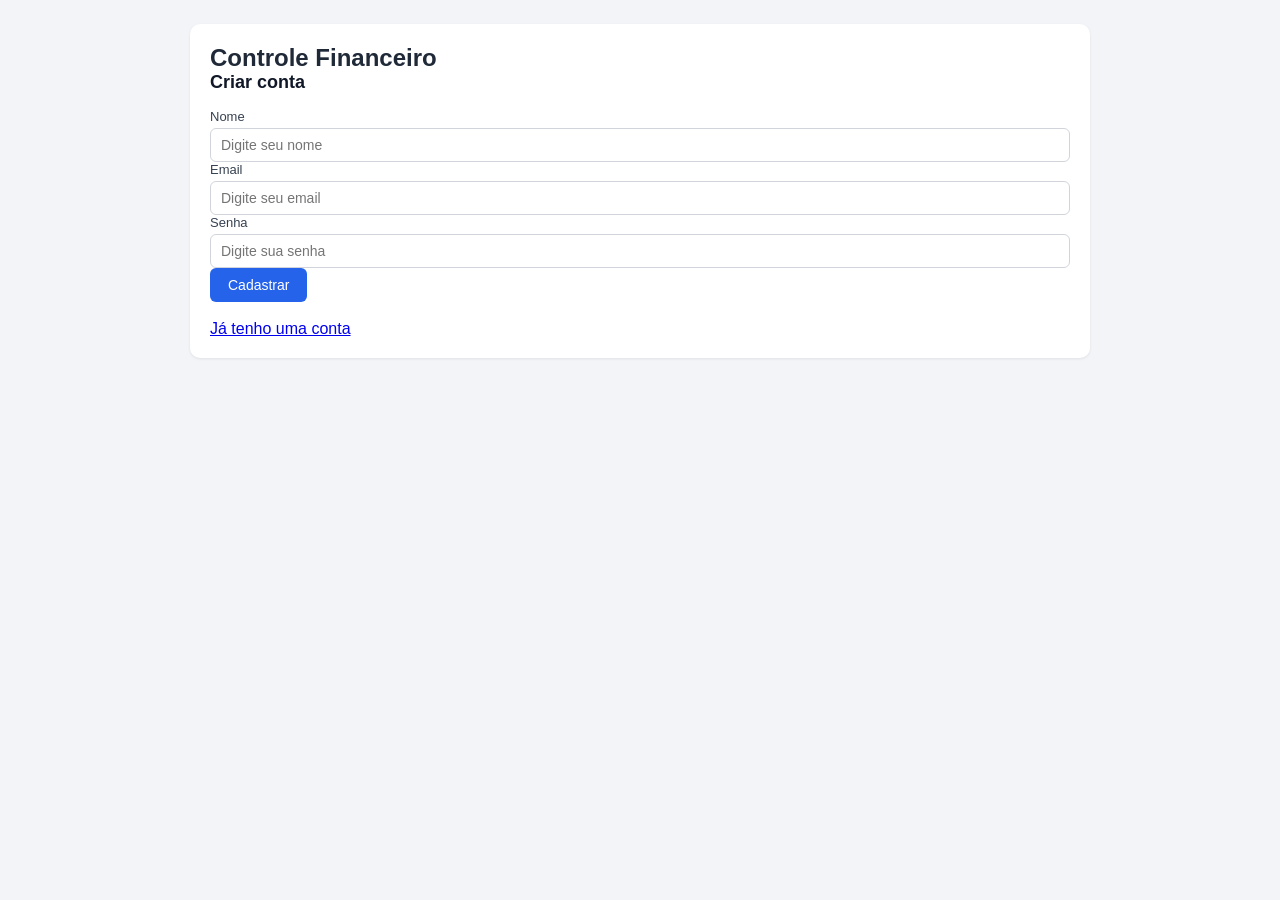
==== src/main/resources/static/cadastro.html @ ffc293d5 "Aplicacao" ====
<!DOCTYPE html>
<html lang="pt-br">

<head>
    <meta charset="UTF-8">
    <title>Cadastro - Controle Financeiro</title>
    <link rel="stylesheet" href="style.css">
</head>


<body>

<div class="container">

    <section class="formulario">

        <h1>Controle Financeiro</h1>

        <h2>Criar conta</h2>


        <form id="cadastroForm">


            <div class="campo">
                <label>Nome</label>
                <input
                        type="text"
                        id="nome"
                        placeholder="Digite seu nome"
                        required>
            </div>



            <div class="campo">
                <label>Email</label>
                <input
                        type="email"
                        id="email"
                        placeholder="Digite seu email"
                        required>
            </div>



            <div class="campo">
                <label>Senha</label>
                <input
                        type="password"
                        id="senha"
                        placeholder="Digite sua senha"
                        required>
            </div>



            <button type="submit">
                Cadastrar
            </button>


        </form>


        <br>


        <a href="login.html">
            Já tenho uma conta
        </a>


    </section>

</div>


<script src="cadastro.js"></script>


</body>

</html>
---- src/main/resources/static/style.css ----
* {
    box-sizing: border-box;
    margin: 0;
    padding: 0;
    font-family: 'Segoe UI', Arial, sans-serif;
}

body {
    background: #f2f4f7;
    color: #1f2937;
    padding: 24px;
}

.container {
    max-width: 900px;
    margin: 0 auto;
}

header {
    text-align: center;
    margin-bottom: 24px;
}

header h1 {
    font-size: 28px;
    color: #111827;
}

header p {
    color: #6b7280;
    margin-top: 4px;
}

.resumo{
    display:grid;
    grid-template-columns:repeat(3,1fr);
    gap:16px;
    margin-top:30px;
    margin-bottom:24px;
}

.card {
    background: #fff;
    border-radius: 10px;
    padding: 16px;
    text-align: center;
    box-shadow: 0 1px 3px rgba(0,0,0,0.08);
}

.card span {
    display: block;
    font-size: 13px;
    color: #6b7280;
    margin-bottom: 6px;
}

.card strong { font-size: 20px; }
.card.receita strong { color: #16a34a; }
.card.despesa strong { color: #dc2626; }
.card.saldo strong { color: #2563eb; }

.formulario, .lista {
    background: #fff;
    border-radius: 10px;
    padding: 20px;
    margin-bottom: 24px;
    box-shadow: 0 1px 3px rgba(0,0,0,0.08);
}

.formulario h2, .lista h2 {
    font-size: 18px;
    margin-bottom: 16px;
    color: #111827;
}

#movimentacaoForm {
    display: grid;
    grid-template-columns: repeat(4, 1fr);
    gap: 12px;
    align-items: end;
}

.campo {
    display: flex;
    flex-direction: column;
    gap: 4px;
}

.campo label { font-size: 13px; color: #374151; }

.campo input, .campo select {
    padding: 8px 10px;
    border: 1px solid #d1d5db;
    border-radius: 6px;
    font-size: 14px;
}

.acoes-form {
    grid-column: 1 / -1;
    display: flex;
    gap: 10px;
}

button {
    padding: 9px 18px;
    border: none;
    border-radius: 6px;
    background: #2563eb;
    color: #fff;
    font-size: 14px;
    cursor: pointer;
    transition: background 0.15s ease;
}

button:hover { background: #1d4ed8; }
button.secundario { background: #e5e7eb; color: #374151; }
button.secundario:hover { background: #d1d5db; }

table { width: 100%; border-collapse: collapse; }

th, td {
    text-align: left;
    padding: 10px 8px;
    border-bottom: 1px solid #eef0f2;
    font-size: 14px;
}

th {
    color: #6b7280;
    font-weight: 600;
    font-size: 12px;
    text-transform: uppercase;
}

.badge {
    padding: 3px 10px;
    border-radius: 999px;
    font-size: 12px;
    font-weight: 600;
}

.badge.RECEITA { background: #dcfce7; color: #16a34a; }
.badge.DESPESA { background: #fee2e2; color: #dc2626; }

.acoes-linha { display: flex; gap: 8px; }
.acoes-linha button { padding: 6px 12px; font-size: 13px; }
.acoes-linha button.editar { background: #f59e0b; }
.acoes-linha button.editar:hover { background: #d97706; }
.acoes-linha button.excluir { background: #dc2626; }
.acoes-linha button.excluir:hover { background: #b91c1c; }

#mensagemVazia { text-align: center; color: #9ca3af; padding: 16px 0; }

@media (max-width: 700px) {
    #movimentacaoForm { grid-template-columns: 1fr; }
    .resumo { grid-template-columns: 1fr; }
}
.usuario-box{
    background:white;
    padding:20px;
    border-radius:15px;
    margin-bottom:25px; /* espaço entre o Olá e as receitas */
    box-shadow:0 4px 15px rgba(0,0,0,0.1);
}


.usuario-box h3{

    font-size:22px;

    color:#2563eb;

}


.usuario-box p{

    color:#666;

    margin-top:5px;

}


.btn-sair{
    background:#dc2626;
    padding:12px 30px;
    border-radius:8px;
    width:200px;
}

#chatbot{
    background:white;
    padding:20px;
    border-radius:15px;
    box-shadow:0 4px 15px rgba(0,0,0,0.1);
    margin-top:25px;
    margin-bottom:25px;
}

#chat-header{
    background:#2563eb;
    color:white;
    padding:15px;
    border-radius:10px;
    text-align:center;
    font-weight:bold;
    margin-bottom:15px;
}

#chat-body{
    display:block;
}

#chat-mensagens{
    min-height:150px;
    max-height:250px;
    overflow-y:auto;
    display:flex;
    flex-direction:column;
    gap:10px;
    margin-bottom:15px;
}

.bot-msg{
    max-width:80%;
    padding:12px;
    background:#e5e7eb;
    border-radius:18px 18px 18px 5px;
    align-self:flex-start;
    word-wrap:break-word;
}

.user-msg{
    max-width:80%;
    padding:12px;
    background:#2563eb;
    color:white;
    border-radius:18px 18px 5px 18px;
    align-self:flex-end;
    word-wrap:break-word;
}

#chat-input-area{
    display:flex;
    border-top:1px solid #ddd;
}

#chat-input{
    flex:1;
    border:none;
    padding:12px;
    outline:none;
}

#chat-input-area button{
    border-radius:0;
}

.btn-sair:hover{

    background:#b91c1c;

}
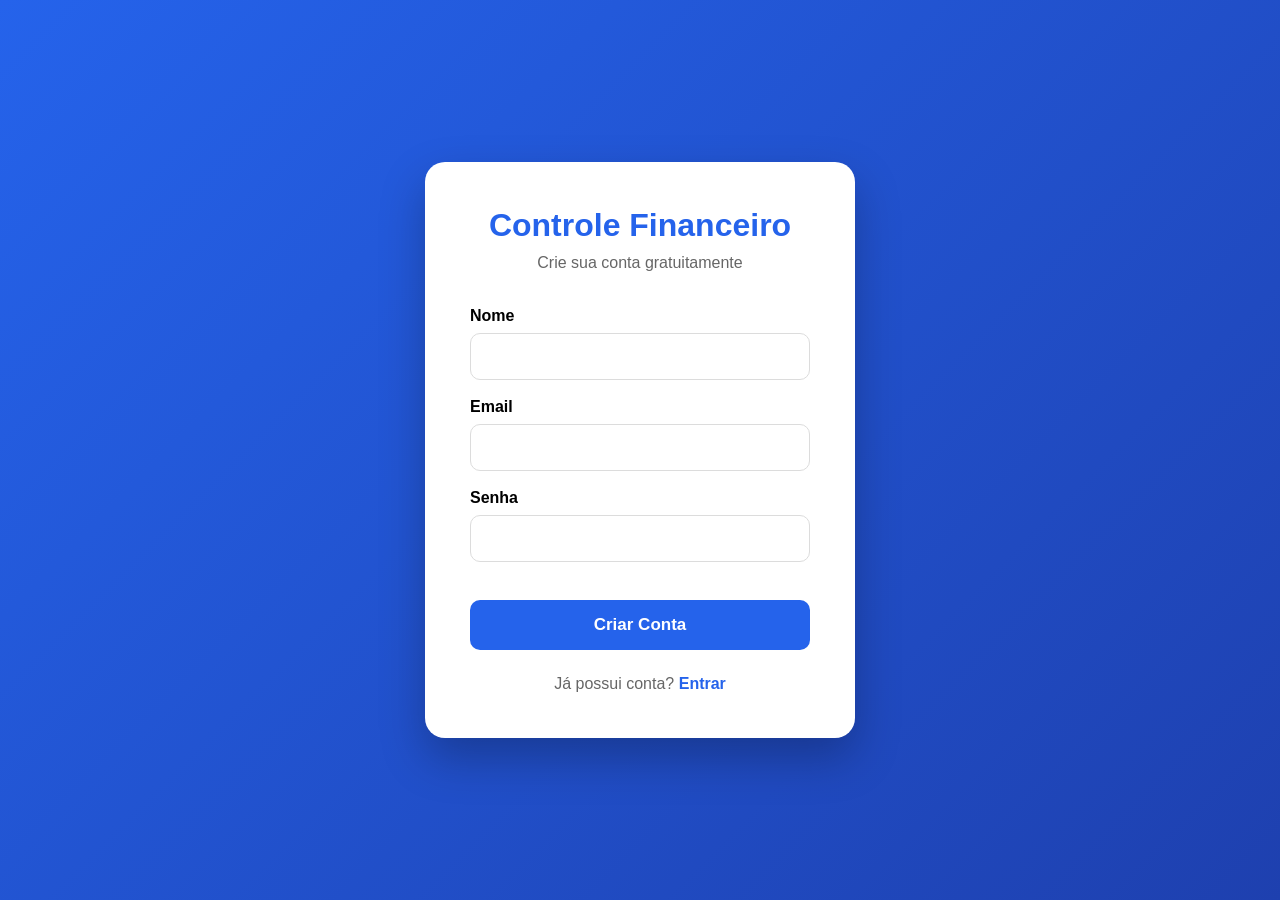
==== commit 3c0abd13: "Aplicacao" ====
--- a/src/main/resources/static/cadastro.html
+++ b/src/main/resources/static/cadastro.html
@@ -1,83 +1,108 @@
 <!DOCTYPE html>
+
 <html lang="pt-br">
 
 <head>
+
     <meta charset="UTF-8">
-    <title>Cadastro - Controle Financeiro</title>
+
+    <meta name="viewport"
+
+          content="width=device-width, initial-scale=1">
+
+    <title>Cadastro</title>
+
     <link rel="stylesheet" href="style.css">
+
 </head>
 
+<body class="tela-login">
 
-<body>
+<div class="login-container">
 
-<div class="container">
-
-    <section class="formulario">
+    <div class="login-card">
 
         <h1>Controle Financeiro</h1>
 
-        <h2>Criar conta</h2>
+        <p class="subtitulo">
 
+            Crie sua conta gratuitamente
+
+        </p>
 
         <form id="cadastroForm">
 
+            <div class="campo">
+
+                <label>Nome</label>
+
+                <input
+
+                        type="text"
+
+                        id="nome"
+
+                        required>
+
+            </div>
 
             <div class="campo">
-                <label>Nome</label>
+
+                <label>Email</label>
+
                 <input
-                        type="text"
-                        id="nome"
-                        placeholder="Digite seu nome"
+
+                        type="email"
+
+                        id="email"
+
                         required>
+
             </div>
 
+            <div class="campo">
 
+                <label>Senha</label>
 
-            <div class="campo">
-                <label>Email</label>
                 <input
-                        type="email"
-                        id="email"
-                        placeholder="Digite seu email"
+
+                        type="password"
+
+                        id="senha"
+
                         required>
+
             </div>
 
+            <button
 
+                    type="submit"
 
-            <div class="campo">
-                <label>Senha</label>
-                <input
-                        type="password"
-                        id="senha"
-                        placeholder="Digite sua senha"
-                        required>
-            </div>
+                    class="btn-principal">
 
+                Criar Conta
 
-
-            <button type="submit">
-                Cadastrar
             </button>
-
 
         </form>
 
+        <div class="links-login">
 
-        <br>
+            Já possui conta?
 
+            <a href="login.html">
 
-        <a href="login.html">
-            Já tenho uma conta
-        </a>
+                Entrar
 
+            </a>
 
-    </section>
+        </div>
+
+    </div>
 
 </div>
 
-
 <script src="cadastro.js"></script>
-
 
 </body>
 
--- a/src/main/resources/static/style.css
+++ b/src/main/resources/static/style.css
@@ -1,264 +1,2905 @@
-* {
-    box-sizing: border-box;
-    margin: 0;
-    padding: 0;
-    font-family: 'Segoe UI', Arial, sans-serif;
-}
-
-body {
-    background: #f2f4f7;
-    color: #1f2937;
-    padding: 24px;
-}
-
-.container {
-    max-width: 900px;
-    margin: 0 auto;
-}
-
-header {
+*{
+
+    margin:0;
+
+    padding:0;
+
+    box-sizing:border-box;
+
+    font-family:Segoe UI,Arial,sans-serif;
+
+}
+
+
+
+body{
+
+
+
+    background:#edf2f7;
+
+
+
+}
+
+
+
+.container{
+
+
+
+    width:95%;
+
+    max-width:1200px;
+
+    margin:30px auto;
+
+
+
+}
+
+
+
+header{
+
+
+
+    text-align:center;
+
+    margin-bottom:20px;
+
+
+
+}
+
+
+
+header h1{
+
+
+
+    color:#2563eb;
+
+    margin-bottom:5px;
+
+
+
+}
+
+
+
+header p{
+
+
+
+    color:#666;
+
+
+
+}
+
+/* MENU LATERAL / NO CANTO */
+
+.menu-container {
+
+    position: fixed;
+
+    top: 20px;
+
+    left: 20px; /* Mude para 'right: 20px;' se preferir do lado direito */
+
+    z-index: 1000;
+
+}
+
+
+
+.menu-btn {
+
+    background: #2563eb;
+
+    color: white;
+
+    padding: 12px 20px;
+
+    font-size: 16px;
+
+    font-weight: bold;
+
+    border: none;
+
+    border-radius: 8px;
+
+    cursor: pointer;
+
+    box-shadow: 0 4px 12px rgba(0,0,0,0.1);
+
+    transition: 0.3s;
+
+}
+
+
+
+.menu-btn:hover {
+
+    background: #1d4ed8;
+
+}
+
+
+
+/* Oculto por padrão */
+
+.menu-opcoes {
+
+    display: none;
+
+    position: absolute;
+
+    top: 50px;
+
+    left: 0;
+
+    background: white;
+
+    padding: 15px;
+
+    border-radius: 15px;
+
+    box-shadow: 0 8px 24px rgba(0,0,0,0.15);
+
+    flex-direction: column;
+
+    gap: 10px;
+
+    min-width: 200px;
+
+}
+
+
+
+/* Mostra o menu ao clicar */
+
+.menu-opcoes.mostrar {
+
+    display: flex !important;
+
+}
+
+
+
+.menu-opcoes a {
+
+    display: flex;
+
+    align-items: center;
+
+    padding: 12px 15px;
+
+    background: #f8fafc;
+
+    color: #2563eb;
+
+    text-decoration: none;
+
+    border-radius: 8px;
+
+    font-weight: bold;
+
+    font-size: 15px;
+
+    transition: 0.3s;
+
+}
+
+
+
+.menu-opcoes a:hover {
+
+    background: #2563eb;
+
+    color: white;
+
+}
+
+
+
+/* Estilo do botão Sair dentro do menu */
+
+.btn-sair-menu {
+
+    background: #dc2626 !important;
+
+    color: white;
+
+    border: none;
+
+    padding: 12px 15px;
+
+    border-radius: 8px;
+
+    font-weight: bold;
+
+    font-size: 15px;
+
+    cursor: pointer;
+
+    text-align: left;
+
+    transition: 0.3s;
+
+}
+
+
+
+.btn-sair-menu:hover {
+
+    background: #b91c1c !important;
+
+}
+
+
+
+/* USUARIO */
+
+
+
+.usuario-box{
+
+
+
+    background:white;
+
+
+
+    padding:20px;
+
+
+
+    border-radius:15px;
+
+
+
+    margin-bottom:25px;
+
+
+
+    box-shadow:0 5px 15px rgba(0,0,0,.08);
+
+
+
+}
+
+
+
+.usuario-box h3{
+
+
+
+    color:#2563eb;
+
+
+
+}
+
+
+
+/* CARDS */
+
+
+
+.resumo{
+
+
+
+    display:grid;
+
+
+
+    grid-template-columns:repeat(3,1fr);
+
+
+
+    gap:20px;
+
+
+
+    margin-bottom:25px;
+
+
+
+}
+
+
+
+.card{
+
+
+
+    background:white;
+
+
+
+    padding:25px;
+
+
+
+    border-radius:15px;
+
+
+
+    box-shadow:0 4px 12px rgba(0,0,0,.08);
+
+
+
+    text-align:center;
+
+
+
+}
+
+
+
+.card span{
+
+
+
+    display:block;
+
+
+
+    color:#777;
+
+
+
+    margin-bottom:8px;
+
+
+
+}
+
+
+
+.card strong{
+
+
+
+    font-size:26px;
+
+
+
+}
+
+
+
+.receita strong{
+
+
+
+    color:#16a34a;
+
+
+
+}
+
+
+
+.despesa strong{
+
+
+
+    color:#dc2626;
+
+
+
+}
+
+
+
+.saldo strong{
+
+
+
+    color:#2563eb;
+
+
+
+}
+
+
+
+/* FORMULARIO */
+
+
+
+.formulario{
+
+
+
+    background:white;
+
+
+
+    padding:25px;
+
+
+
+    border-radius:15px;
+
+
+
+    box-shadow:0 4px 12px rgba(0,0,0,.08);
+
+
+
+    margin-bottom:25px;
+
+
+
+}
+
+
+
+#movimentacaoForm{
+
+
+
+    display:grid;
+
+
+
+    grid-template-columns:repeat(4,1fr);
+
+
+
+    gap:15px;
+
+
+
+}
+
+
+
+.campo{
+
+
+
+    display:flex;
+
+
+
+    flex-direction:column;
+
+
+
+}
+
+
+
+.campo label{
+
+
+
+    margin-bottom:6px;
+
+
+
+}
+
+
+
+.campo input,
+
+.campo select{
+
+
+
+    padding:10px;
+
+
+
+    border:1px solid #ddd;
+
+
+
+    border-radius:8px;
+
+
+
+}
+
+
+
+.acoes-form{
+
+
+
+    grid-column:1/-1;
+
+
+
+    display:flex;
+
+
+
+    gap:15px;
+
+
+
+}
+
+
+
+/* LISTA */
+
+
+
+.lista{
+
+
+
+    background:white;
+
+
+
+    padding:25px;
+
+
+
+    border-radius:15px;
+
+
+
+    box-shadow:0 4px 12px rgba(0,0,0,.08);
+
+
+
+}
+
+
+
+table{
+
+
+
+    width:100%;
+
+
+
+    border-collapse:collapse;
+
+
+
+}
+
+
+
+th{
+
+
+
+    background:#2563eb;
+
+
+
+    color:white;
+
+
+
+    padding:12px;
+
+
+
+}
+
+
+
+td{
+
+
+
+    padding:12px;
+
+
+
+    border-bottom:1px solid #eee;
+
+
+
+}
+
+
+
+/* BOTÕES */
+
+
+
+button{
+
+
+
+    background:#2563eb;
+
+
+
+    color:white;
+
+
+
+    border:none;
+
+
+
+    padding:10px 20px;
+
+
+
+    border-radius:8px;
+
+
+
+    cursor:pointer;
+
+
+
+}
+
+
+
+button:hover{
+
+
+
+    background:#1d4ed8;
+
+
+
+}
+
+
+
+.secundario{
+
+
+
+    background:#888;
+
+
+
+}
+
+
+
+.secundario:hover{
+
+
+
+    background:#666;
+
+
+
+}
+
+
+
+.btn-sair{
+
+
+
+    margin-top:25px;
+
+
+
+    background:#dc2626;
+
+
+
+}
+
+
+
+.btn-sair:hover{
+
+
+
+    background:#b91c1c;
+
+
+
+}
+
+
+
+/* DASHBOARD */
+
+
+
+.dashboard-grid{
+
+    display:grid;
+
+    grid-template-columns:repeat(auto-fit,minmax(420px,1fr));
+
+    gap:25px;
+
+    margin-top:30px;
+
+}*{
+
+     margin:0;
+
+     padding:0;
+
+     box-sizing:border-box;
+
+     font-family:Segoe UI,Arial,sans-serif;
+
+ }
+
+
+
+body{
+
+
+
+    background:#edf2f7;
+
+
+
+}
+
+
+
+.container{
+
+
+
+    width:95%;
+
+    max-width:1200px;
+
+    margin:30px auto;
+
+
+
+}
+
+
+
+header{
+
+
+
+    text-align:center;
+
+    margin-bottom:20px;
+
+
+
+}
+
+
+
+header h1{
+
+
+
+    color:#2563eb;
+
+    margin-bottom:5px;
+
+
+
+}
+
+
+
+header p{
+
+
+
+    color:#666;
+
+
+
+}
+
+/* MENU LATERAL / NO CANTO */
+
+.menu-container {
+
+    position: fixed;
+
+    top: 20px;
+
+    left: 20px; /* Mude para 'right: 20px;' se preferir do lado direito */
+
+    z-index: 1000;
+
+}
+
+
+
+.menu-btn {
+
+    background: #2563eb;
+
+    color: white;
+
+    padding: 12px 20px;
+
+    font-size: 16px;
+
+    font-weight: bold;
+
+    border: none;
+
+    border-radius: 8px;
+
+    cursor: pointer;
+
+    box-shadow: 0 4px 12px rgba(0,0,0,0.1);
+
+    transition: 0.3s;
+
+}
+
+
+
+.menu-btn:hover {
+
+    background: #1d4ed8;
+
+}
+
+
+
+/* Oculto por padrão */
+
+.menu-opcoes {
+
+    display: none;
+
+    position: absolute;
+
+    top: 50px;
+
+    left: 0;
+
+    background: white;
+
+    padding: 15px;
+
+    border-radius: 15px;
+
+    box-shadow: 0 8px 24px rgba(0,0,0,0.15);
+
+    flex-direction: column;
+
+    gap: 10px;
+
+    min-width: 200px;
+
+}
+
+
+
+/* Mostra o menu ao clicar */
+
+.menu-opcoes.mostrar {
+
+    display: flex !important;
+
+}
+
+
+
+.menu-opcoes a {
+
+    display: flex;
+
+    align-items: center;
+
+    padding: 12px 15px;
+
+    background: #f8fafc;
+
+    color: #2563eb;
+
+    text-decoration: none;
+
+    border-radius: 8px;
+
+    font-weight: bold;
+
+    font-size: 15px;
+
+    transition: 0.3s;
+
+}
+
+
+
+.menu-opcoes a:hover {
+
+    background: #2563eb;
+
+    color: white;
+
+}
+
+
+
+/* Estilo do botão Sair dentro do menu */
+
+.btn-sair-menu {
+
+    background: #dc2626 !important;
+
+    color: white;
+
+    border: none;
+
+    padding: 12px 15px;
+
+    border-radius: 8px;
+
+    font-weight: bold;
+
+    font-size: 15px;
+
+    cursor: pointer;
+
+    text-align: left;
+
+    transition: 0.3s;
+
+}
+
+
+
+.btn-sair-menu:hover {
+
+    background: #b91c1c !important;
+
+}
+
+
+
+/* USUARIO */
+
+
+
+.usuario-box{
+
+
+
+    background:white;
+
+
+
+    padding:20px;
+
+
+
+    border-radius:15px;
+
+
+
+    margin-bottom:25px;
+
+
+
+    box-shadow:0 5px 15px rgba(0,0,0,.08);
+
+
+
+}
+
+
+
+.usuario-box h3{
+
+
+
+    color:#2563eb;
+
+
+
+}
+
+
+
+/* CARDS */
+
+
+
+.resumo{
+
+
+
+    display:grid;
+
+
+
+    grid-template-columns:repeat(3,1fr);
+
+
+
+    gap:20px;
+
+
+
+    margin-bottom:25px;
+
+
+
+}
+
+
+
+.card{
+
+
+
+    background:white;
+
+
+
+    padding:25px;
+
+
+
+    border-radius:15px;
+
+
+
+    box-shadow:0 4px 12px rgba(0,0,0,.08);
+
+
+
+    text-align:center;
+
+
+
+}
+
+
+
+.card span{
+
+
+
+    display:block;
+
+
+
+    color:#777;
+
+
+
+    margin-bottom:8px;
+
+
+
+}
+
+
+
+.card strong{
+
+
+
+    font-size:26px;
+
+
+
+}
+
+
+
+.receita strong{
+
+
+
+    color:#16a34a;
+
+
+
+}
+
+
+
+.despesa strong{
+
+
+
+    color:#dc2626;
+
+
+
+}
+
+
+
+.saldo strong{
+
+
+
+    color:#2563eb;
+
+
+
+}
+
+
+
+/* FORMULARIO */
+
+
+
+.formulario{
+
+
+
+    background:white;
+
+
+
+    padding:25px;
+
+
+
+    border-radius:15px;
+
+
+
+    box-shadow:0 4px 12px rgba(0,0,0,.08);
+
+
+
+    margin-bottom:25px;
+
+
+
+}
+
+
+
+#movimentacaoForm{
+
+
+
+    display:grid;
+
+
+
+    grid-template-columns:repeat(4,1fr);
+
+
+
+    gap:15px;
+
+
+
+}
+
+
+
+.campo{
+
+
+
+    display:flex;
+
+
+
+    flex-direction:column;
+
+
+
+}
+
+
+
+.campo label{
+
+
+
+    margin-bottom:6px;
+
+
+
+}
+
+
+
+.campo input,
+
+.campo select{
+
+
+
+    padding:10px;
+
+
+
+    border:1px solid #ddd;
+
+
+
+    border-radius:8px;
+
+
+
+}
+
+
+
+.acoes-form{
+
+
+
+    grid-column:1/-1;
+
+
+
+    display:flex;
+
+
+
+    gap:15px;
+
+
+
+}
+
+
+
+/* LISTA */
+
+
+
+.lista{
+
+
+
+    background:white;
+
+
+
+    padding:25px;
+
+
+
+    border-radius:15px;
+
+
+
+    box-shadow:0 4px 12px rgba(0,0,0,.08);
+
+
+
+}
+
+
+
+table{
+
+
+
+    width:100%;
+
+
+
+    border-collapse:collapse;
+
+
+
+}
+
+
+
+th{
+
+
+
+    background:#2563eb;
+
+
+
+    color:white;
+
+
+
+    padding:12px;
+
+
+
+}
+
+
+
+td{
+
+
+
+    padding:12px;
+
+
+
+    border-bottom:1px solid #eee;
+
+
+
+}
+
+
+
+/* BOTÕES */
+
+
+
+button{
+
+
+
+    background:#2563eb;
+
+
+
+    color:white;
+
+
+
+    border:none;
+
+
+
+    padding:10px 20px;
+
+
+
+    border-radius:8px;
+
+
+
+    cursor:pointer;
+
+
+
+}
+
+
+
+button:hover{
+
+
+
+    background:#1d4ed8;
+
+
+
+}
+
+
+
+.secundario{
+
+
+
+    background:#888;
+
+
+
+}
+
+
+
+.secundario:hover{
+
+
+
+    background:#666;
+
+
+
+}
+
+
+
+.btn-sair{
+
+
+
+    margin-top:25px;
+
+
+
+    background:#dc2626;
+
+
+
+}
+
+
+
+.btn-sair:hover{
+
+
+
+    background:#b91c1c;
+
+
+
+}
+
+
+
+/* DASHBOARD */
+
+
+
+.dashboard-grid{
+
+    display: grid;
+
+    grid-template-columns: repeat(auto-fit, minmax(450px, 1fr));
+
+    gap: 25px;
+
+    margin-top: 30px;
+
+}
+
+
+
+.grafico{
+
+    background: white;
+
+    border-radius: 15px;
+
+    padding: 20px;
+
+    box-shadow: 0 5px 15px rgba(0,0,0,.08);
+
+    display: flex;
+
+    flex-direction: column;
+
+    align-items: center;
+
+}
+
+
+
+.grafico h3{
+
     text-align: center;
-    margin-bottom: 24px;
-}
-
-header h1 {
-    font-size: 28px;
-    color: #111827;
-}
-
-header p {
-    color: #6b7280;
-    margin-top: 4px;
-}
+
+    margin-bottom: 20px;
+
+    color: #2563eb;
+
+}
+
+
+
+/* Contêiner para manter a proporção correta do Chart.js sem achatar */
+
+.grafico canvas {
+
+    width: 100% !important;
+
+    max-height: 300px !important;
+
+    object-fit: contain;
+
+}
+
+
+
+/* CHAT */
+
+
+
+#chatbot{
+
+
+
+    background:white;
+
+
+
+    padding:20px;
+
+
+
+    border-radius:15px;
+
+
+
+    box-shadow:0 4px 12px rgba(0,0,0,.08);
+
+
+
+}
+
+
+
+#chat-header{
+
+
+
+    background:#2563eb;
+
+
+
+    color:white;
+
+
+
+    padding:15px;
+
+
+
+    border-radius:10px;
+
+
+
+    font-weight:bold;
+
+
+
+    text-align:center;
+
+
+
+    margin-bottom:15px;
+
+
+
+}
+
+
+
+#chat-mensagens{
+
+
+
+    height:350px;
+
+
+
+    overflow:auto;
+
+
+
+    display:flex;
+
+
+
+    flex-direction:column;
+
+
+
+    gap:12px;
+
+
+
+    margin-bottom:15px;
+
+
+
+}
+
+
+
+.bot-msg{
+
+
+
+    background:#ececec;
+
+
+
+    padding:12px;
+
+
+
+    border-radius:15px;
+
+
+
+    max-width:70%;
+
+
+
+}
+
+
+
+.user-msg{
+
+
+
+    background:#2563eb;
+
+
+
+    color:white;
+
+
+
+    padding:12px;
+
+
+
+    border-radius:15px;
+
+
+
+    align-self:flex-end;
+
+
+
+    max-width:70%;
+
+
+
+}
+
+
+
+#chat-input-area{
+
+
+
+    display:flex;
+
+
+
+}
+
+
+
+#chat-input{
+
+
+
+    flex:1;
+
+
+
+    padding:12px;
+
+
+
+    border:1px solid #ccc;
+
+
+
+    border-radius:8px 0 0 8px;
+
+
+
+}
+
+
+
+#chat-input-area button{
+
+
+
+    border-radius:0 8px 8px 0;
+
+
+
+}
+
+
+
+/* RESPONSIVO */
+
+
+
+@media(max-width:900px){
+
+
+
+    .dashboard-grid{
+
+
+
+        grid-template-columns:1fr;
+
+
+
+    }
+
+
+
+    .resumo{
+
+
+
+        grid-template-columns:1fr;
+
+
+
+    }
+
+
+
+    #movimentacaoForm{
+
+
+
+        grid-template-columns:1fr;
+
+
+
+    }
+
+
+
+    .menu{
+
+
+
+        grid-template-columns:1fr;
+
+
+
+    }
+
+
+
+}
+
+
+
+.grafico{
+
+    background:white;
+
+    border-radius:15px;
+
+    padding:20px;
+
+    box-shadow:0 5px 15px rgba(0,0,0,.08);
+
+}
+
+
+
+.grafico h3{
+
+    text-align:center;
+
+    margin-bottom:20px;
+
+    color:#2563eb;
+
+}
+
+
+
+canvas{
+
+    width:100% !important;
+
+    height:320px !important;
+
+}
+
+
+
+/* CHAT */
+
+
+
+#chatbot{
+
+
+
+    background:white;
+
+
+
+    padding:20px;
+
+
+
+    border-radius:15px;
+
+
+
+    box-shadow:0 4px 12px rgba(0,0,0,.08);
+
+
+
+}
+
+
+
+#chat-header{
+
+
+
+    background:#2563eb;
+
+
+
+    color:white;
+
+
+
+    padding:15px;
+
+
+
+    border-radius:10px;
+
+
+
+    font-weight:bold;
+
+
+
+    text-align:center;
+
+
+
+    margin-bottom:15px;
+
+
+
+}
+
+
+
+#chat-mensagens{
+
+
+
+    height:350px;
+
+
+
+    overflow:auto;
+
+
+
+    display:flex;
+
+
+
+    flex-direction:column;
+
+
+
+    gap:12px;
+
+
+
+    margin-bottom:15px;
+
+
+
+}
+
+
+
+.bot-msg{
+
+
+
+    background:#ececec;
+
+
+
+    padding:12px;
+
+
+
+    border-radius:15px;
+
+
+
+    max-width:70%;
+
+
+
+}
+
+
+
+.user-msg{
+
+
+
+    background:#2563eb;
+
+
+
+    color:white;
+
+
+
+    padding:12px;
+
+
+
+    border-radius:15px;
+
+
+
+    align-self:flex-end;
+
+
+
+    max-width:70%;
+
+
+
+}
+
+
+
+#chat-input-area{
+
+
+
+    display:flex;
+
+
+
+}
+
+
+
+#chat-input{
+
+
+
+    flex:1;
+
+
+
+    padding:12px;
+
+
+
+    border:1px solid #ccc;
+
+
+
+    border-radius:8px 0 0 8px;
+
+
+
+}
+
+
+
+#chat-input-area button{
+
+
+
+    border-radius:0 8px 8px 0;
+
+
+
+}
+
+
+
+/* RESPONSIVO */
+
+
+
+@media(max-width:900px){
+
+
+
+    .dashboard-grid{
+
+
+
+        grid-template-columns:1fr;
+
+
+
+    }
+
+
+
+    .resumo{
+
+
+
+        grid-template-columns:1fr;
+
+
+
+    }
+
+
+
+    #movimentacaoForm{
+
+
+
+        grid-template-columns:1fr;
+
+
+
+    }
+
+
+
+    .menu{
+
+
+
+        grid-template-columns:1fr;
+
+
+
+    }
+
+
+
+}
+
+.mes-anterior{
+
+
+
+    margin:30px 0;
+
+
+
+}
+
+
+
+.cards-mes{
+
+
+
+    display:grid;
+
+
+
+    grid-template-columns:repeat(4,1fr);
+
+
+
+    gap:20px;
+
+
+
+}
+
+
+
+@media(max-width:900px){
+
+
+
+    .cards-mes{
+
+
+
+        grid-template-columns:repeat(2,1fr);
+
+
+
+    }
+
+
+
+}
+
+
+
+@media(max-width:600px){
+
+
+
+    .cards-mes{
+
+
+
+        grid-template-columns:1fr;
+
+
+
+    }
+
+
+
+}
+
+/* ====================================== */
+
+/* LOGIN E CADASTRO */
+
+/* ====================================== */
+
+
+
+.tela-login{
+
+
+
+    margin:0;
+
+
+
+    padding:0;
+
+
+
+    background:linear-gradient(135deg,#2563eb,#1e40af);
+
+
+
+    height:100vh;
+
+
+
+    display:flex;
+
+
+
+    justify-content:center;
+
+
+
+    align-items:center;
+
+
+
+    font-family:'Segoe UI',sans-serif;
+
+
+
+}
+
+
+
+.login-container{
+
+
+
+    width:100%;
+
+
+
+    display:flex;
+
+
+
+    justify-content:center;
+
+
+
+    align-items:center;
+
+
+
+}
+
+
+
+.login-card{
+
+
+
+    width:430px;
+
+
+
+    background:white;
+
+
+
+    border-radius:20px;
+
+
+
+    padding:45px;
+
+
+
+    box-shadow:0 20px 45px rgba(0,0,0,.25);
+
+
+
+    animation:subir .5s;
+
+
+
+}
+
+
+
+@keyframes subir{
+
+
+
+    from{
+
+
+
+        transform:translateY(40px);
+
+
+
+        opacity:0;
+
+
+
+    }
+
+
+
+    to{
+
+
+
+        transform:translateY(0);
+
+
+
+        opacity:1;
+
+
+
+    }
+
+
+
+}
+
+
+
+.login-card h1{
+
+
+
+    text-align:center;
+
+
+
+    color:#2563eb;
+
+
+
+    margin-bottom:10px;
+
+
+
+    font-size:32px;
+
+
+
+}
+
+
+
+.subtitulo{
+
+
+
+    text-align:center;
+
+
+
+    color:#666;
+
+
+
+    margin-bottom:35px;
+
+
+
+}
+
+
+
+.login-card .campo{
+
+
+
+    margin-bottom:18px;
+
+
+
+}
+
+
+
+.login-card label{
+
+
+
+    display:block;
+
+
+
+    margin-bottom:8px;
+
+
+
+    font-weight:bold;
+
+
+
+}
+
+
+
+.login-card input{
+
+
+
+    width:100%;
+
+
+
+    padding:14px;
+
+
+
+    border:1px solid #dcdcdc;
+
+
+
+    border-radius:10px;
+
+
+
+    font-size:15px;
+
+
+
+    transition:.3s;
+
+
+
+}
+
+
+
+.login-card input:focus{
+
+
+
+    border-color:#2563eb;
+
+
+
+    outline:none;
+
+
+
+    box-shadow:0 0 10px rgba(37,99,235,.25);
+
+
+
+}
+
+
+
+.btn-principal{
+
+
+
+    width:100%;
+
+
+
+    margin-top:20px;
+
+
+
+    padding:15px;
+
+
+
+    background:#2563eb;
+
+
+
+    color:white;
+
+
+
+    border:none;
+
+
+
+    border-radius:10px;
+
+
+
+    font-size:17px;
+
+
+
+    font-weight:bold;
+
+
+
+    cursor:pointer;
+
+
+
+    transition:.3s;
+
+
+
+}
+
+
+
+.btn-principal:hover{
+
+
+
+    background:#1d4ed8;
+
+
+
+    transform:scale(1.02);
+
+
+
+}
+
+
+
+.links-login{
+
+
+
+    text-align:center;
+
+
+
+    margin-top:25px;
+
+
+
+    color:#666;
+
+
+
+}
+
+
+
+.links-login a{
+
+
+
+    text-decoration:none;
+
+
+
+    color:#2563eb;
+
+
+
+    font-weight:bold;
+
+
+
+}
+
+
+
+.links-login a:hover{
+
+
+
+    text-decoration:underline;
+
+
+
+}
+
+/* ===========================
+
+FILTRO DE MÊS
+
+=========================== */
+
+
+
+.filtro-mes{
+
+    background:#fff;
+
+    padding:20px;
+
+    border-radius:15px;
+
+    margin:25px 0;
+
+    box-shadow:0 4px 15px rgba(0,0,0,.08);
+
+    display:flex;
+
+    justify-content:space-between;
+
+    align-items:center;
+
+    flex-wrap:wrap;
+
+    gap:15px;
+
+}
+
+
+
+.filtro-mes h2{
+
+    font-size:20px;
+
+    color:#1f2937;
+
+}
+
+
+
+#mesSelecionado{
+
+    padding:12px 15px;
+
+    border:1px solid #d1d5db;
+
+    border-radius:8px;
+
+    font-size:16px;
+
+    outline:none;
+
+    cursor:pointer;
+
+}
+
+
+
+#mesSelecionado:focus{
+
+    border-color:#2563eb;
+
+}
+
+
+
+/* ===========================
+
+RESUMO DO MÊS
+
+=========================== */
+
+
 
 .resumo{
+
     display:grid;
+
     grid-template-columns:repeat(3,1fr);
-    gap:16px;
+
+    gap:20px;
+
+    margin-bottom:30px;
+
+}
+
+
+
+.resumo .card{
+
+    padding:25px;
+
+}
+
+
+
+.resumo .card span{
+
+    font-size:15px;
+
+}
+
+
+
+.resumo .card strong{
+
+    font-size:28px;
+
+}
+
+
+
+/* ===========================
+
+RESUMO GERAL
+
+=========================== */
+
+
+
+.mes-anterior{
+
+    background:white;
+
+    margin-top:35px;
+
+    padding:25px;
+
+    border-radius:15px;
+
+    box-shadow:0 4px 15px rgba(0,0,0,.08);
+
+}
+
+
+
+.mes-anterior h2{
+
+    margin-bottom:20px;
+
+    color:#1f2937;
+
+}
+
+
+
+.cards-mes{
+
+    display:grid;
+
+    grid-template-columns:repeat(4,1fr);
+
+    gap:20px;
+
+}
+
+
+
+.cards-mes .card{
+
+    text-align:center;
+
+    padding:20px;
+
+}
+
+
+
+.cards-mes .card span{
+
+    display:block;
+
+    margin-bottom:8px;
+
+    color:#6b7280;
+
+}
+
+
+
+.cards-mes .card strong{
+
+    font-size:24px;
+
+}
+
+
+
+/* ===========================
+
+TABELA
+
+=========================== */
+
+
+
+.lista{
+
     margin-top:30px;
-    margin-bottom:24px;
-}
-
-.card {
-    background: #fff;
-    border-radius: 10px;
-    padding: 16px;
-    text-align: center;
-    box-shadow: 0 1px 3px rgba(0,0,0,0.08);
-}
-
-.card span {
-    display: block;
-    font-size: 13px;
-    color: #6b7280;
-    margin-bottom: 6px;
-}
-
-.card strong { font-size: 20px; }
-.card.receita strong { color: #16a34a; }
-.card.despesa strong { color: #dc2626; }
-.card.saldo strong { color: #2563eb; }
-
-.formulario, .lista {
-    background: #fff;
-    border-radius: 10px;
-    padding: 20px;
-    margin-bottom: 24px;
-    box-shadow: 0 1px 3px rgba(0,0,0,0.08);
-}
-
-.formulario h2, .lista h2 {
-    font-size: 18px;
-    margin-bottom: 16px;
-    color: #111827;
-}
-
-#movimentacaoForm {
-    display: grid;
-    grid-template-columns: repeat(4, 1fr);
-    gap: 12px;
-    align-items: end;
-}
-
-.campo {
-    display: flex;
-    flex-direction: column;
-    gap: 4px;
-}
-
-.campo label { font-size: 13px; color: #374151; }
-
-.campo input, .campo select {
-    padding: 8px 10px;
-    border: 1px solid #d1d5db;
-    border-radius: 6px;
-    font-size: 14px;
-}
-
-.acoes-form {
-    grid-column: 1 / -1;
-    display: flex;
-    gap: 10px;
-}
-
-button {
-    padding: 9px 18px;
-    border: none;
-    border-radius: 6px;
-    background: #2563eb;
-    color: #fff;
-    font-size: 14px;
-    cursor: pointer;
-    transition: background 0.15s ease;
-}
-
-button:hover { background: #1d4ed8; }
-button.secundario { background: #e5e7eb; color: #374151; }
-button.secundario:hover { background: #d1d5db; }
-
-table { width: 100%; border-collapse: collapse; }
-
-th, td {
-    text-align: left;
-    padding: 10px 8px;
-    border-bottom: 1px solid #eef0f2;
-    font-size: 14px;
-}
-
-th {
-    color: #6b7280;
-    font-weight: 600;
-    font-size: 12px;
-    text-transform: uppercase;
-}
-
-.badge {
-    padding: 3px 10px;
-    border-radius: 999px;
-    font-size: 12px;
-    font-weight: 600;
-}
-
-.badge.RECEITA { background: #dcfce7; color: #16a34a; }
-.badge.DESPESA { background: #fee2e2; color: #dc2626; }
-
-.acoes-linha { display: flex; gap: 8px; }
-.acoes-linha button { padding: 6px 12px; font-size: 13px; }
-.acoes-linha button.editar { background: #f59e0b; }
-.acoes-linha button.editar:hover { background: #d97706; }
-.acoes-linha button.excluir { background: #dc2626; }
-.acoes-linha button.excluir:hover { background: #b91c1c; }
-
-#mensagemVazia { text-align: center; color: #9ca3af; padding: 16px 0; }
-
-@media (max-width: 700px) {
-    #movimentacaoForm { grid-template-columns: 1fr; }
-    .resumo { grid-template-columns: 1fr; }
-}
-.usuario-box{
-    background:white;
-    padding:20px;
-    border-radius:15px;
-    margin-bottom:25px; /* espaço entre o Olá e as receitas */
-    box-shadow:0 4px 15px rgba(0,0,0,0.1);
-}
-
-
-.usuario-box h3{
-
-    font-size:22px;
-
-    color:#2563eb;
-
-}
-
-
-.usuario-box p{
-
-    color:#666;
-
-    margin-top:5px;
-
-}
-
-
-.btn-sair{
+
+}
+
+
+
+.lista h2{
+
+    margin-bottom:20px;
+
+}
+
+
+
+table{
+
+    width:100%;
+
+    border-collapse:collapse;
+
+}
+
+
+
+thead{
+
+    background:#2563eb;
+
+    color:white;
+
+}
+
+
+
+thead th{
+
+    color:white;
+
+    padding:14px;
+
+    font-size:15px;
+
+}
+
+
+
+tbody td{
+
+    padding:14px;
+
+    border-bottom:1px solid #ececec;
+
+}
+
+
+
+tbody tr:nth-child(even){
+
+    background:#fafafa;
+
+}
+
+
+
+tbody tr:hover{
+
+    background:#f3f7ff;
+
+}
+
+
+
+/* ===========================
+
+BOTÕES DA TABELA
+
+=========================== */
+
+
+
+.lista button{
+
+    padding:8px 15px;
+
+    margin-right:8px;
+
+    border-radius:8px;
+
+}
+
+
+
+.lista button:first-child{
+
+    background:#f59e0b;
+
+}
+
+
+
+.lista button:first-child:hover{
+
+    background:#d97706;
+
+}
+
+
+
+.lista button:last-child{
+
     background:#dc2626;
-    padding:12px 30px;
-    border-radius:8px;
-    width:200px;
-}
-
-#chatbot{
-    background:white;
-    padding:20px;
-    border-radius:15px;
-    box-shadow:0 4px 15px rgba(0,0,0,0.1);
-    margin-top:25px;
-    margin-bottom:25px;
-}
-
-#chat-header{
-    background:#2563eb;
-    color:white;
-    padding:15px;
-    border-radius:10px;
-    text-align:center;
-    font-weight:bold;
-    margin-bottom:15px;
-}
-
-#chat-body{
-    display:block;
-}
-
-#chat-mensagens{
-    min-height:150px;
-    max-height:250px;
-    overflow-y:auto;
-    display:flex;
-    flex-direction:column;
-    gap:10px;
-    margin-bottom:15px;
-}
-
-.bot-msg{
-    max-width:80%;
-    padding:12px;
-    background:#e5e7eb;
-    border-radius:18px 18px 18px 5px;
-    align-self:flex-start;
-    word-wrap:break-word;
-}
-
-.user-msg{
-    max-width:80%;
-    padding:12px;
-    background:#2563eb;
-    color:white;
-    border-radius:18px 18px 5px 18px;
-    align-self:flex-end;
-    word-wrap:break-word;
-}
-
-#chat-input-area{
-    display:flex;
-    border-top:1px solid #ddd;
-}
-
-#chat-input{
-    flex:1;
-    border:none;
-    padding:12px;
-    outline:none;
-}
-
-#chat-input-area button{
-    border-radius:0;
-}
-
-.btn-sair:hover{
+
+}
+
+
+
+.lista button:last-child:hover{
 
     background:#b91c1c;
 
+}
+
+
+
+/* ===========================
+
+RESPONSIVO
+
+=========================== */
+
+
+
+@media(max-width:1000px){
+
+
+
+    .cards-mes{
+
+        grid-template-columns:repeat(2,1fr);
+
+    }
+
+
+
+}
+
+
+
+@media(max-width:700px){
+
+
+
+    .resumo{
+
+        grid-template-columns:1fr;
+
+    }
+
+
+
+    .cards-mes{
+
+        grid-template-columns:1fr;
+
+    }
+
+
+
+    .filtro-mes{
+
+        flex-direction:column;
+
+        align-items:flex-start;
+
+    }
+
+
+
+    #movimentacaoForm{
+
+        grid-template-columns:1fr;
+
+    }
+
+
+
 }
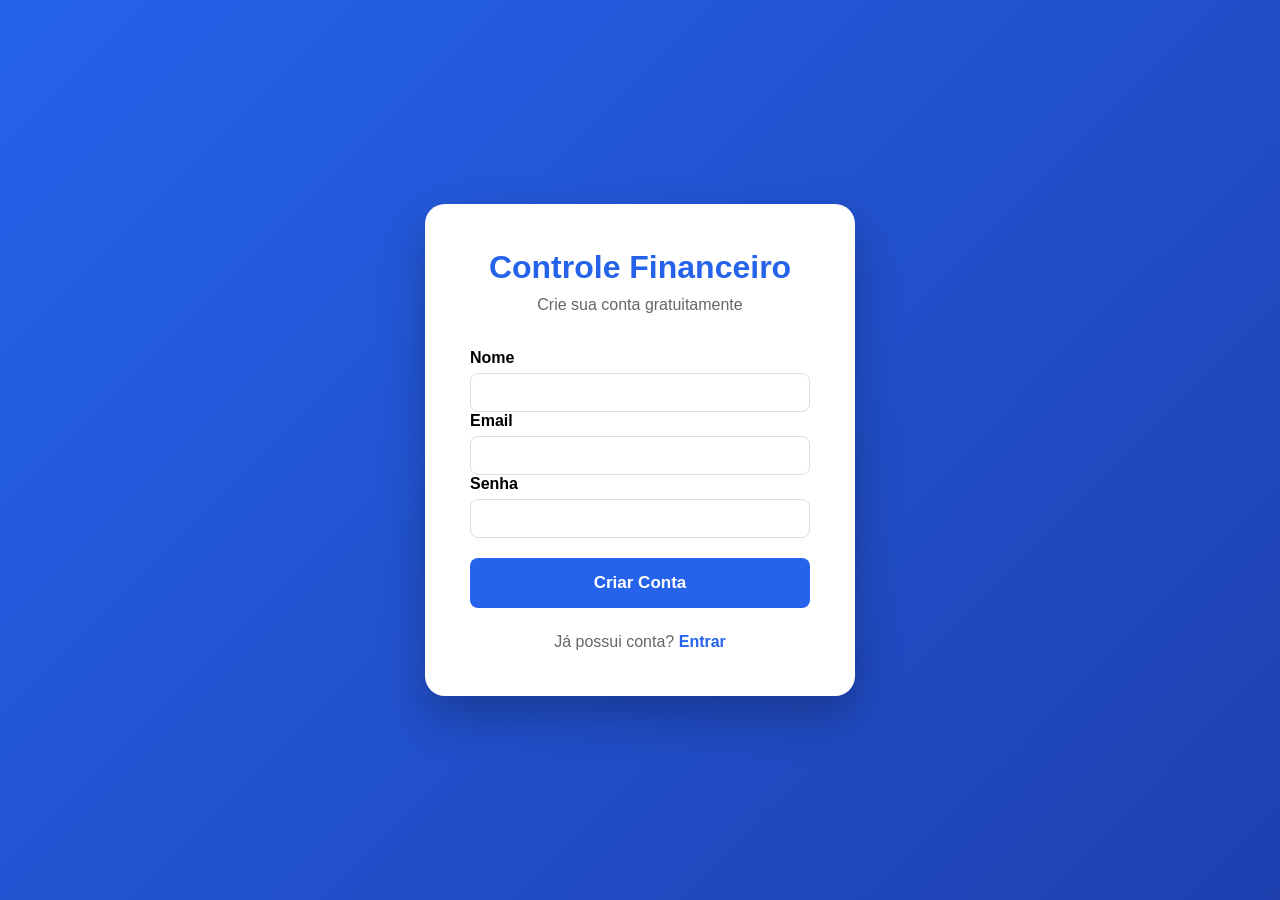
==== commit e38ca329: "mudando banco de dados" ====
--- a/src/main/resources/static/cadastro.html
+++ b/src/main/resources/static/cadastro.html
@@ -5,13 +5,9 @@
 <head>
 
     <meta charset="UTF-8">
-
     <meta name="viewport"
-
           content="width=device-width, initial-scale=1">
-
     <title>Cadastro</title>
-
     <link rel="stylesheet" href="style.css">
 
 </head>
@@ -23,7 +19,6 @@
     <div class="login-card">
 
         <h1>Controle Financeiro</h1>
-
         <p class="subtitulo">
 
             Crie sua conta gratuitamente
@@ -33,15 +28,11 @@
         <form id="cadastroForm">
 
             <div class="campo">
-
                 <label>Nome</label>
-
                 <input
 
                         type="text"
-
                         id="nome"
-
                         required>
 
             </div>
@@ -49,13 +40,10 @@
             <div class="campo">
 
                 <label>Email</label>
-
                 <input
 
                         type="email"
-
                         id="email"
-
                         required>
 
             </div>
@@ -63,13 +51,10 @@
             <div class="campo">
 
                 <label>Senha</label>
-
                 <input
 
                         type="password"
-
                         id="senha"
-
                         required>
 
             </div>
@@ -77,9 +62,7 @@
             <button
 
                     type="submit"
-
                     class="btn-principal">
-
                 Criar Conta
 
             </button>
@@ -89,11 +72,8 @@
         <div class="links-login">
 
             Já possui conta?
-
             <a href="login.html">
-
                 Entrar
-
             </a>
 
         </div>
--- a/src/main/resources/static/style.css
+++ b/src/main/resources/static/style.css
@@ -1,2905 +1,531 @@
-*{
-
-    margin:0;
-
-    padding:0;
-
-    box-sizing:border-box;
-
-    font-family:Segoe UI,Arial,sans-serif;
-
-}
-
-
-
-body{
-
-
-
-    background:#edf2f7;
-
-
-
-}
-
-
-
-.container{
-
-
-
-    width:95%;
-
-    max-width:1200px;
-
-    margin:30px auto;
-
-
-
-}
-
-
-
-header{
-
-
-
-    text-align:center;
-
-    margin-bottom:20px;
-
-
-
-}
-
-
-
-header h1{
-
-
-
-    color:#2563eb;
-
-    margin-bottom:5px;
-
-
-
-}
-
-
-
-header p{
-
-
-
-    color:#666;
-
-
-
+* {
+    margin: 0;
+    padding: 0;
+    box-sizing: border-box;
+    font-family: Segoe UI, Arial, sans-serif;
+}
+
+body {
+    background: #edf2f7;
+}
+
+.container {
+    width: 95%;
+    max-width: 1200px;
+    margin: 30px auto;
+}
+
+header {
+    text-align: center;
+    margin-bottom: 20px;
+}
+
+header h1 {
+    color: #2563eb;
+    margin-bottom: 5px;
+}
+
+header p {
+    color: #666;
 }
 
 /* MENU LATERAL / NO CANTO */
-
 .menu-container {
-
     position: fixed;
-
     top: 20px;
-
-    left: 20px; /* Mude para 'right: 20px;' se preferir do lado direito */
-
+    left: 20px;
     z-index: 1000;
-
-}
-
-
+}
 
 .menu-btn {
-
     background: #2563eb;
-
-    color: white;
-
+    color: white;
     padding: 12px 20px;
-
     font-size: 16px;
-
-    font-weight: bold;
-
+    font-weight: bold;
     border: none;
-
     border-radius: 8px;
-
     cursor: pointer;
-
     box-shadow: 0 4px 12px rgba(0,0,0,0.1);
-
     transition: 0.3s;
-
-}
-
-
+}
 
 .menu-btn:hover {
-
     background: #1d4ed8;
-
-}
-
-
-
-/* Oculto por padrão */
+}
 
 .menu-opcoes {
-
     display: none;
-
     position: absolute;
-
     top: 50px;
-
     left: 0;
-
-    background: white;
-
+    background: white;
     padding: 15px;
-
-    border-radius: 15px;
-
+    border-radius: 15px;
     box-shadow: 0 8px 24px rgba(0,0,0,0.15);
-
     flex-direction: column;
-
     gap: 10px;
-
     min-width: 200px;
-
-}
-
-
-
-/* Mostra o menu ao clicar */
+}
 
 .menu-opcoes.mostrar {
-
     display: flex !important;
-
-}
-
-
+}
 
 .menu-opcoes a {
-
-    display: flex;
-
+    display: flex;
     align-items: center;
-
     padding: 12px 15px;
-
     background: #f8fafc;
-
-    color: #2563eb;
-
+    color: #2563eb;
     text-decoration: none;
-
     border-radius: 8px;
-
-    font-weight: bold;
-
+    font-weight: bold;
     font-size: 15px;
-
     transition: 0.3s;
-
-}
-
-
+}
 
 .menu-opcoes a:hover {
-
     background: #2563eb;
-
-    color: white;
-
-}
-
-
-
-/* Estilo do botão Sair dentro do menu */
+    color: white;
+}
 
 .btn-sair-menu {
-
     background: #dc2626 !important;
-
-    color: white;
-
+    color: white;
     border: none;
-
     padding: 12px 15px;
-
     border-radius: 8px;
-
-    font-weight: bold;
-
+    font-weight: bold;
     font-size: 15px;
-
     cursor: pointer;
-
     text-align: left;
-
     transition: 0.3s;
-
-}
-
-
+}
 
 .btn-sair-menu:hover {
-
     background: #b91c1c !important;
-
-}
-
-
+}
 
 /* USUARIO */
-
-
-
-.usuario-box{
-
-
-
-    background:white;
-
-
-
-    padding:20px;
-
-
-
-    border-radius:15px;
-
-
-
-    margin-bottom:25px;
-
-
-
-    box-shadow:0 5px 15px rgba(0,0,0,.08);
-
-
-
-}
-
-
-
-.usuario-box h3{
-
-
-
-    color:#2563eb;
-
-
-
-}
-
-
-
-/* CARDS */
-
-
-
-.resumo{
-
-
-
-    display:grid;
-
-
-
-    grid-template-columns:repeat(3,1fr);
-
-
-
-    gap:20px;
-
-
-
-    margin-bottom:25px;
-
-
-
-}
-
-
-
-.card{
-
-
-
-    background:white;
-
-
-
-    padding:25px;
-
-
-
-    border-radius:15px;
-
-
-
-    box-shadow:0 4px 12px rgba(0,0,0,.08);
-
-
-
-    text-align:center;
-
-
-
-}
-
-
-
-.card span{
-
-
-
-    display:block;
-
-
-
-    color:#777;
-
-
-
-    margin-bottom:8px;
-
-
-
-}
-
-
-
-.card strong{
-
-
-
-    font-size:26px;
-
-
-
-}
-
-
-
-.receita strong{
-
-
-
-    color:#16a34a;
-
-
-
-}
-
-
-
-.despesa strong{
-
-
-
-    color:#dc2626;
-
-
-
-}
-
-
-
-.saldo strong{
-
-
-
-    color:#2563eb;
-
-
-
-}
-
-
+.usuario-box {
+    background: white;
+    padding: 20px;
+    border-radius: 15px;
+    margin-bottom: 25px;
+    box-shadow: 0 5px 15px rgba(0,0,0,.08);
+}
+
+.usuario-box h3 {
+    color: #2563eb;
+}
+
+/* CARDS DO RESUMO */
+.resumo {
+    display: grid;
+    grid-template-columns: repeat(3, 1fr);
+    gap: 20px;
+    margin-bottom: 30px;
+}
+
+.card {
+    background: white;
+    padding: 25px;
+    border-radius: 15px;
+    box-shadow: 0 4px 12px rgba(0,0,0,.08);
+    text-align: center;
+}
+
+.card span {
+    display: block;
+    color: #777;
+    margin-bottom: 8px;
+    font-size: 15px;
+}
+
+.card strong {
+    font-size: 28px;
+}
+
+.receita strong {
+    color: #16a34a;
+}
+
+.despesa strong {
+    color: #dc2626;
+}
+
+.saldo strong {
+    color: #2563eb;
+}
 
 /* FORMULARIO */
-
-
-
-.formulario{
-
-
-
-    background:white;
-
-
-
-    padding:25px;
-
-
-
-    border-radius:15px;
-
-
-
-    box-shadow:0 4px 12px rgba(0,0,0,.08);
-
-
-
-    margin-bottom:25px;
-
-
-
-}
-
-
-
-#movimentacaoForm{
-
-
-
-    display:grid;
-
-
-
-    grid-template-columns:repeat(4,1fr);
-
-
-
-    gap:15px;
-
-
-
-}
-
-
-
-.campo{
-
-
-
-    display:flex;
-
-
-
-    flex-direction:column;
-
-
-
-}
-
-
-
-.campo label{
-
-
-
-    margin-bottom:6px;
-
-
-
-}
-
-
+.formulario {
+    background: white;
+    padding: 25px;
+    border-radius: 15px;
+    box-shadow: 0 4px 12px rgba(0,0,0,.08);
+    margin-bottom: 25px;
+}
+
+#movimentacaoForm {
+    display: grid;
+    grid-template-columns: repeat(4, 1fr);
+    gap: 15px;
+}
+
+.campo {
+    display: flex;
+    flex-direction: column;
+}
+
+.campo label {
+    margin-bottom: 6px;
+    font-weight: bold;
+}
 
 .campo input,
-
-.campo select{
-
-
-
-    padding:10px;
-
-
-
-    border:1px solid #ddd;
-
-
-
-    border-radius:8px;
-
-
-
-}
-
-
-
-.acoes-form{
-
-
-
-    grid-column:1/-1;
-
-
-
-    display:flex;
-
-
-
-    gap:15px;
-
-
-
-}
-
-
-
-/* LISTA */
-
-
-
-.lista{
-
-
-
-    background:white;
-
-
-
-    padding:25px;
-
-
-
-    border-radius:15px;
-
-
-
-    box-shadow:0 4px 12px rgba(0,0,0,.08);
-
-
-
-}
-
-
-
-table{
-
-
-
-    width:100%;
-
-
-
-    border-collapse:collapse;
-
-
-
-}
-
-
-
-th{
-
-
-
-    background:#2563eb;
-
-
-
-    color:white;
-
-
-
-    padding:12px;
-
-
-
-}
-
-
-
-td{
-
-
-
-    padding:12px;
-
-
-
-    border-bottom:1px solid #eee;
-
-
-
-}
-
-
-
-/* BOTÕES */
-
-
-
-button{
-
-
-
-    background:#2563eb;
-
-
-
-    color:white;
-
-
-
-    border:none;
-
-
-
-    padding:10px 20px;
-
-
-
-    border-radius:8px;
-
-
-
-    cursor:pointer;
-
-
-
-}
-
-
-
-button:hover{
-
-
-
-    background:#1d4ed8;
-
-
-
-}
-
-
-
-.secundario{
-
-
-
-    background:#888;
-
-
-
-}
-
-
-
-.secundario:hover{
-
-
-
-    background:#666;
-
-
-
-}
-
-
-
-.btn-sair{
-
-
-
-    margin-top:25px;
-
-
-
-    background:#dc2626;
-
-
-
-}
-
-
-
-.btn-sair:hover{
-
-
-
-    background:#b91c1c;
-
-
-
-}
-
-
-
-/* DASHBOARD */
-
-
-
-.dashboard-grid{
-
-    display:grid;
-
-    grid-template-columns:repeat(auto-fit,minmax(420px,1fr));
-
-    gap:25px;
-
-    margin-top:30px;
-
-}*{
-
-     margin:0;
-
-     padding:0;
-
-     box-sizing:border-box;
-
-     font-family:Segoe UI,Arial,sans-serif;
-
- }
-
-
-
-body{
-
-
-
-    background:#edf2f7;
-
-
-
-}
-
-
-
-.container{
-
-
-
-    width:95%;
-
-    max-width:1200px;
-
-    margin:30px auto;
-
-
-
-}
-
-
-
-header{
-
-
-
-    text-align:center;
-
-    margin-bottom:20px;
-
-
-
-}
-
-
-
-header h1{
-
-
-
-    color:#2563eb;
-
-    margin-bottom:5px;
-
-
-
-}
-
-
-
-header p{
-
-
-
-    color:#666;
-
-
-
-}
-
-/* MENU LATERAL / NO CANTO */
-
-.menu-container {
-
-    position: fixed;
-
-    top: 20px;
-
-    left: 20px; /* Mude para 'right: 20px;' se preferir do lado direito */
-
-    z-index: 1000;
-
-}
-
-
-
-.menu-btn {
-
+.campo select {
+    padding: 10px;
+    border: 1px solid #ddd;
+    border-radius: 8px;
+    font-size: 15px;
+}
+
+.campo input:focus,
+.campo select:focus {
+    border-color: #2563eb;
+    outline: none;
+    box-shadow: 0 0 5px rgba(37,99,235,.25);
+}
+
+.acoes-form {
+    grid-column: 1/-1;
+    display: flex;
+    gap: 15px;
+}
+
+/* LISTA / TABELA */
+.lista {
+    background: white;
+    padding: 25px;
+    border-radius: 15px;
+    box-shadow: 0 4px 12px rgba(0,0,0,.08);
+    margin-top: 30px;
+}
+
+.lista h2 {
+    margin-bottom: 20px;
+    color: #1f2937;
+}
+
+table {
+    width: 100%;
+    border-collapse: collapse;
+}
+
+thead {
     background: #2563eb;
-
-    color: white;
-
-    padding: 12px 20px;
-
+    color: white;
+}
+
+th {
+    padding: 14px;
+    font-size: 15px;
+    text-align: left;
+}
+
+td {
+    padding: 14px;
+    border-bottom: 1px solid #eee;
+}
+
+tbody tr:nth-child(even) {
+    background: #fafafa;
+}
+
+tbody tr:hover {
+    background: #f3f7ff;
+}
+
+/* BOTÕES DA TABELA E GERAIS */
+button {
+    background: #2563eb;
+    color: white;
+    border: none;
+    padding: 10px 20px;
+    border-radius: 8px;
+    cursor: pointer;
+    font-weight: bold;
+    transition: 0.2s;
+}
+
+button:hover {
+    background: #1d4ed8;
+}
+
+.secundario {
+    background: #888;
+}
+
+.secundario:hover {
+    background: #666;
+}
+
+.lista button {
+    padding: 8px 15px;
+    margin-right: 8px;
+    font-size: 14px;
+}
+
+.lista button:first-child {
+    background: #f59e0b;
+}
+
+.lista button:first-child:hover {
+    background: #d97706;
+}
+
+.lista button:last-child {
+    background: #dc2626;
+}
+
+.lista button:last-child:hover {
+    background: #b91c1c;
+}
+
+/* FILTRO DE MÊS */
+.filtro-mes {
+    background: #fff;
+    padding: 20px;
+    border-radius: 15px;
+    margin: 25px 0;
+    box-shadow: 0 4px 15px rgba(0,0,0,.08);
+    display: flex;
+    justify-content: space-between;
+    align-items: center;
+    flex-wrap: wrap;
+    gap: 15px;
+}
+
+.filtro-mes h2 {
+    font-size: 20px;
+    color: #1f2937;
+}
+
+#mesSelecionado {
+    padding: 12px 15px;
+    border: 1px solid #d1d5db;
+    border-radius: 8px;
     font-size: 16px;
-
-    font-weight: bold;
-
-    border: none;
-
-    border-radius: 8px;
-
+    outline: none;
     cursor: pointer;
-
-    box-shadow: 0 4px 12px rgba(0,0,0,0.1);
-
-    transition: 0.3s;
-
-}
-
-
-
-.menu-btn:hover {
-
-    background: #1d4ed8;
-
-}
-
-
-
-/* Oculto por padrão */
-
-.menu-opcoes {
-
-    display: none;
-
-    position: absolute;
-
-    top: 50px;
-
-    left: 0;
-
-    background: white;
-
+}
+
+#mesSelecionado:focus {
+    border-color: #2563eb;
+}
+
+/* RESUMO GERAL */
+.mes-anterior {
+    background: white;
+    margin-top: 35px;
+    padding: 25px;
+    border-radius: 15px;
+    box-shadow: 0 4px 15px rgba(0,0,0,.08);
+}
+
+.mes-anterior h2 {
+    margin-bottom: 20px;
+    color: #1f2937;
+}
+
+.cards-mes {
+    display: grid;
+    grid-template-columns: repeat(4, 1fr);
+    gap: 20px;
+}
+
+.cards-mes .card {
+    text-align: center;
+    padding: 20px;
+}
+
+/* DASHBOARD GRID E GRÁFICOS */
+.dashboard-grid {
+    display: grid;
+    grid-template-columns: repeat(auto-fit, minmax(450px, 1fr));
+    gap: 25px;
+    margin-top: 30px;
+}
+
+.grafico {
+    background: white;
+    border-radius: 15px;
+    padding: 20px;
+    box-shadow: 0 5px 15px rgba(0,0,0,.08);
+    display: flex;
+    flex-direction: column;
+    align-items: center;
+}
+
+.grafico h3 {
+    text-align: center;
+    margin-bottom: 20px;
+    color: #2563eb;
+}
+
+.grafico canvas {
+    width: 100% !important;
+    max-height: 300px !important;
+    object-fit: contain;
+}
+
+/* CHAT / ASSISTENTE */
+#chatbot {
+    background: white;
+    padding: 20px;
+    border-radius: 15px;
+    box-shadow: 0 4px 12px rgba(0,0,0,.08);
+}
+
+#chat-header {
+    background: #2563eb;
+    color: white;
     padding: 15px;
-
-    border-radius: 15px;
-
-    box-shadow: 0 8px 24px rgba(0,0,0,0.15);
-
+    border-radius: 10px;
+    font-weight: bold;
+    text-align: center;
+    margin-bottom: 15px;
+}
+
+#chat-mensagens {
+    height: 350px;
+    overflow: auto;
+    display: flex;
     flex-direction: column;
-
-    gap: 10px;
-
-    min-width: 200px;
-
-}
-
-
-
-/* Mostra o menu ao clicar */
-
-.menu-opcoes.mostrar {
-
-    display: flex !important;
-
-}
-
-
-
-.menu-opcoes a {
-
-    display: flex;
-
+    gap: 12px;
+    margin-bottom: 15px;
+}
+
+.bot-msg {
+    background: #ececec;
+    padding: 12px;
+    border-radius: 15px;
+    max-width: 70%;
+}
+
+.user-msg {
+    background: #2563eb;
+    color: white;
+    padding: 12px;
+    border-radius: 15px;
+    align-self: flex-end;
+    max-width: 70%;
+}
+
+#chat-input-area {
+    display: flex;
+}
+
+#chat-input {
+    flex: 1;
+    padding: 12px;
+    border: 1px solid #ccc;
+    border-radius: 8px 0 0 8px;
+}
+
+#chat-input-area button {
+    border-radius: 0 8px 8px 0;
+}
+
+/* TELA DE LOGIN E CADASTRO */
+body.tela-login {
+    margin: 0;
+    padding: 0;
+    background: linear-gradient(135deg, #2563eb, #1e40af);
+    height: 100vh;
+    display: flex;
+    justify-content: center;
     align-items: center;
-
-    padding: 12px 15px;
-
-    background: #f8fafc;
-
-    color: #2563eb;
-
+}
+
+.login-container {
+    width: 100%;
+    display: flex;
+    justify-content: center;
+    align-items: center;
+}
+
+.login-card {
+    width: 430px;
+    background: white;
+    border-radius: 20px;
+    padding: 45px;
+    box-shadow: 0 20px 45px rgba(0,0,0,.25);
+}
+
+.login-card h1 {
+    text-align: center;
+    color: #2563eb;
+    margin-bottom: 10px;
+    font-size: 32px;
+}
+
+.subtitulo {
+    text-align: center;
+    color: #666;
+    margin-bottom: 35px;
+}
+
+.links-login {
+    text-align: center;
+    margin-top: 25px;
+    color: #666;
+}
+
+.links-login a {
     text-decoration: none;
-
-    border-radius: 8px;
-
-    font-weight: bold;
-
-    font-size: 15px;
-
-    transition: 0.3s;
-
-}
-
-
-
-.menu-opcoes a:hover {
-
-    background: #2563eb;
-
-    color: white;
-
-}
-
-
-
-/* Estilo do botão Sair dentro do menu */
-
-.btn-sair-menu {
-
-    background: #dc2626 !important;
-
-    color: white;
-
-    border: none;
-
-    padding: 12px 15px;
-
-    border-radius: 8px;
-
-    font-weight: bold;
-
-    font-size: 15px;
-
-    cursor: pointer;
-
-    text-align: left;
-
-    transition: 0.3s;
-
-}
-
-
-
-.btn-sair-menu:hover {
-
-    background: #b91c1c !important;
-
-}
-
-
-
-/* USUARIO */
-
-
-
-.usuario-box{
-
-
-
-    background:white;
-
-
-
-    padding:20px;
-
-
-
-    border-radius:15px;
-
-
-
-    margin-bottom:25px;
-
-
-
-    box-shadow:0 5px 15px rgba(0,0,0,.08);
-
-
-
-}
-
-
-
-.usuario-box h3{
-
-
-
-    color:#2563eb;
-
-
-
-}
-
-
-
-/* CARDS */
-
-
-
-.resumo{
-
-
-
-    display:grid;
-
-
-
-    grid-template-columns:repeat(3,1fr);
-
-
-
-    gap:20px;
-
-
-
-    margin-bottom:25px;
-
-
-
-}
-
-
-
-.card{
-
-
-
-    background:white;
-
-
-
-    padding:25px;
-
-
-
-    border-radius:15px;
-
-
-
-    box-shadow:0 4px 12px rgba(0,0,0,.08);
-
-
-
-    text-align:center;
-
-
-
-}
-
-
-
-.card span{
-
-
-
-    display:block;
-
-
-
-    color:#777;
-
-
-
-    margin-bottom:8px;
-
-
-
-}
-
-
-
-.card strong{
-
-
-
-    font-size:26px;
-
-
-
-}
-
-
-
-.receita strong{
-
-
-
-    color:#16a34a;
-
-
-
-}
-
-
-
-.despesa strong{
-
-
-
-    color:#dc2626;
-
-
-
-}
-
-
-
-.saldo strong{
-
-
-
-    color:#2563eb;
-
-
-
-}
-
-
-
-/* FORMULARIO */
-
-
-
-.formulario{
-
-
-
-    background:white;
-
-
-
-    padding:25px;
-
-
-
-    border-radius:15px;
-
-
-
-    box-shadow:0 4px 12px rgba(0,0,0,.08);
-
-
-
-    margin-bottom:25px;
-
-
-
-}
-
-
-
-#movimentacaoForm{
-
-
-
-    display:grid;
-
-
-
-    grid-template-columns:repeat(4,1fr);
-
-
-
-    gap:15px;
-
-
-
-}
-
-
-
-.campo{
-
-
-
-    display:flex;
-
-
-
-    flex-direction:column;
-
-
-
-}
-
-
-
-.campo label{
-
-
-
-    margin-bottom:6px;
-
-
-
-}
-
-
-
-.campo input,
-
-.campo select{
-
-
-
-    padding:10px;
-
-
-
-    border:1px solid #ddd;
-
-
-
-    border-radius:8px;
-
-
-
-}
-
-
-
-.acoes-form{
-
-
-
-    grid-column:1/-1;
-
-
-
-    display:flex;
-
-
-
-    gap:15px;
-
-
-
-}
-
-
-
-/* LISTA */
-
-
-
-.lista{
-
-
-
-    background:white;
-
-
-
-    padding:25px;
-
-
-
-    border-radius:15px;
-
-
-
-    box-shadow:0 4px 12px rgba(0,0,0,.08);
-
-
-
-}
-
-
-
-table{
-
-
-
-    width:100%;
-
-
-
-    border-collapse:collapse;
-
-
-
-}
-
-
-
-th{
-
-
-
-    background:#2563eb;
-
-
-
-    color:white;
-
-
-
-    padding:12px;
-
-
-
-}
-
-
-
-td{
-
-
-
-    padding:12px;
-
-
-
-    border-bottom:1px solid #eee;
-
-
-
-}
-
-
-
-/* BOTÕES */
-
-
-
-button{
-
-
-
-    background:#2563eb;
-
-
-
-    color:white;
-
-
-
-    border:none;
-
-
-
-    padding:10px 20px;
-
-
-
-    border-radius:8px;
-
-
-
-    cursor:pointer;
-
-
-
-}
-
-
-
-button:hover{
-
-
-
-    background:#1d4ed8;
-
-
-
-}
-
-
-
-.secundario{
-
-
-
-    background:#888;
-
-
-
-}
-
-
-
-.secundario:hover{
-
-
-
-    background:#666;
-
-
-
-}
-
-
-
-.btn-sair{
-
-
-
-    margin-top:25px;
-
-
-
-    background:#dc2626;
-
-
-
-}
-
-
-
-.btn-sair:hover{
-
-
-
-    background:#b91c1c;
-
-
-
-}
-
-
-
-/* DASHBOARD */
-
-
-
-.dashboard-grid{
-
-    display: grid;
-
-    grid-template-columns: repeat(auto-fit, minmax(450px, 1fr));
-
-    gap: 25px;
-
-    margin-top: 30px;
-
-}
-
-
-
-.grafico{
-
-    background: white;
-
-    border-radius: 15px;
-
-    padding: 20px;
-
-    box-shadow: 0 5px 15px rgba(0,0,0,.08);
-
-    display: flex;
-
-    flex-direction: column;
-
-    align-items: center;
-
-}
-
-
-
-.grafico h3{
-
-    text-align: center;
-
-    margin-bottom: 20px;
-
-    color: #2563eb;
-
-}
-
-
-
-/* Contêiner para manter a proporção correta do Chart.js sem achatar */
-
-.grafico canvas {
-
-    width: 100% !important;
-
-    max-height: 300px !important;
-
-    object-fit: contain;
-
-}
-
-
-
-/* CHAT */
-
-
-
-#chatbot{
-
-
-
-    background:white;
-
-
-
-    padding:20px;
-
-
-
-    border-radius:15px;
-
-
-
-    box-shadow:0 4px 12px rgba(0,0,0,.08);
-
-
-
-}
-
-
-
-#chat-header{
-
-
-
-    background:#2563eb;
-
-
-
-    color:white;
-
-
-
-    padding:15px;
-
-
-
-    border-radius:10px;
-
-
-
-    font-weight:bold;
-
-
-
-    text-align:center;
-
-
-
-    margin-bottom:15px;
-
-
-
-}
-
-
-
-#chat-mensagens{
-
-
-
-    height:350px;
-
-
-
-    overflow:auto;
-
-
-
-    display:flex;
-
-
-
-    flex-direction:column;
-
-
-
-    gap:12px;
-
-
-
-    margin-bottom:15px;
-
-
-
-}
-
-
-
-.bot-msg{
-
-
-
-    background:#ececec;
-
-
-
-    padding:12px;
-
-
-
-    border-radius:15px;
-
-
-
-    max-width:70%;
-
-
-
-}
-
-
-
-.user-msg{
-
-
-
-    background:#2563eb;
-
-
-
-    color:white;
-
-
-
-    padding:12px;
-
-
-
-    border-radius:15px;
-
-
-
-    align-self:flex-end;
-
-
-
-    max-width:70%;
-
-
-
-}
-
-
-
-#chat-input-area{
-
-
-
-    display:flex;
-
-
-
-}
-
-
-
-#chat-input{
-
-
-
-    flex:1;
-
-
-
-    padding:12px;
-
-
-
-    border:1px solid #ccc;
-
-
-
-    border-radius:8px 0 0 8px;
-
-
-
-}
-
-
-
-#chat-input-area button{
-
-
-
-    border-radius:0 8px 8px 0;
-
-
-
-}
-
-
+    color: #2563eb;
+    font-weight: bold;
+}
+
+.links-login a:hover {
+    text-decoration: underline;
+}
+
+.btn-principal {
+    width: 100%;
+    margin-top: 20px;
+    padding: 15px;
+    font-size: 17px;
+}
 
 /* RESPONSIVO */
-
-
-
-@media(max-width:900px){
-
-
-
-    .dashboard-grid{
-
-
-
-        grid-template-columns:1fr;
-
-
-
+@media(max-width: 1000px) {
+    .cards-mes {
+        grid-template-columns: repeat(2, 1fr);
     }
-
-
-
-    .resumo{
-
-
-
-        grid-template-columns:1fr;
-
-
-
+}
+
+@media(max-width: 900px) {
+    .dashboard-grid {
+        grid-template-columns: 1fr;
     }
-
-
-
-    #movimentacaoForm{
-
-
-
-        grid-template-columns:1fr;
-
-
-
+    .resumo {
+        grid-template-columns: 1fr;
     }
-
-
-
-    .menu{
-
-
-
-        grid-template-columns:1fr;
-
-
-
+    #movimentacaoForm {
+        grid-template-columns: 1fr;
     }
-
-
-
-}
-
-
-
-.grafico{
-
-    background:white;
-
-    border-radius:15px;
-
-    padding:20px;
-
-    box-shadow:0 5px 15px rgba(0,0,0,.08);
-
-}
-
-
-
-.grafico h3{
-
-    text-align:center;
-
-    margin-bottom:20px;
-
-    color:#2563eb;
-
-}
-
-
-
-canvas{
-
-    width:100% !important;
-
-    height:320px !important;
-
-}
-
-
-
-/* CHAT */
-
-
-
-#chatbot{
-
-
-
-    background:white;
-
-
-
-    padding:20px;
-
-
-
-    border-radius:15px;
-
-
-
-    box-shadow:0 4px 12px rgba(0,0,0,.08);
-
-
-
-}
-
-
-
-#chat-header{
-
-
-
-    background:#2563eb;
-
-
-
-    color:white;
-
-
-
-    padding:15px;
-
-
-
-    border-radius:10px;
-
-
-
-    font-weight:bold;
-
-
-
-    text-align:center;
-
-
-
-    margin-bottom:15px;
-
-
-
-}
-
-
-
-#chat-mensagens{
-
-
-
-    height:350px;
-
-
-
-    overflow:auto;
-
-
-
-    display:flex;
-
-
-
-    flex-direction:column;
-
-
-
-    gap:12px;
-
-
-
-    margin-bottom:15px;
-
-
-
-}
-
-
-
-.bot-msg{
-
-
-
-    background:#ececec;
-
-
-
-    padding:12px;
-
-
-
-    border-radius:15px;
-
-
-
-    max-width:70%;
-
-
-
-}
-
-
-
-.user-msg{
-
-
-
-    background:#2563eb;
-
-
-
-    color:white;
-
-
-
-    padding:12px;
-
-
-
-    border-radius:15px;
-
-
-
-    align-self:flex-end;
-
-
-
-    max-width:70%;
-
-
-
-}
-
-
-
-#chat-input-area{
-
-
-
-    display:flex;
-
-
-
-}
-
-
-
-#chat-input{
-
-
-
-    flex:1;
-
-
-
-    padding:12px;
-
-
-
-    border:1px solid #ccc;
-
-
-
-    border-radius:8px 0 0 8px;
-
-
-
-}
-
-
-
-#chat-input-area button{
-
-
-
-    border-radius:0 8px 8px 0;
-
-
-
-}
-
-
-
-/* RESPONSIVO */
-
-
-
-@media(max-width:900px){
-
-
-
-    .dashboard-grid{
-
-
-
-        grid-template-columns:1fr;
-
-
-
+}
+
+@media(max-width: 600px) {
+    .cards-mes {
+        grid-template-columns: 1fr;
     }
-
-
-
-    .resumo{
-
-
-
-        grid-template-columns:1fr;
-
-
-
+    .filtro-mes {
+        flex-direction: column;
+        align-items: flex-start;
     }
-
-
-
-    #movimentacaoForm{
-
-
-
-        grid-template-columns:1fr;
-
-
-
-    }
-
-
-
-    .menu{
-
-
-
-        grid-template-columns:1fr;
-
-
-
-    }
-
-
-
-}
-
-.mes-anterior{
-
-
-
-    margin:30px 0;
-
-
-
-}
-
-
-
-.cards-mes{
-
-
-
-    display:grid;
-
-
-
-    grid-template-columns:repeat(4,1fr);
-
-
-
-    gap:20px;
-
-
-
-}
-
-
-
-@media(max-width:900px){
-
-
-
-    .cards-mes{
-
-
-
-        grid-template-columns:repeat(2,1fr);
-
-
-
-    }
-
-
-
-}
-
-
-
-@media(max-width:600px){
-
-
-
-    .cards-mes{
-
-
-
-        grid-template-columns:1fr;
-
-
-
-    }
-
-
-
-}
-
-/* ====================================== */
-
-/* LOGIN E CADASTRO */
-
-/* ====================================== */
-
-
-
-.tela-login{
-
-
-
-    margin:0;
-
-
-
-    padding:0;
-
-
-
-    background:linear-gradient(135deg,#2563eb,#1e40af);
-
-
-
-    height:100vh;
-
-
-
-    display:flex;
-
-
-
-    justify-content:center;
-
-
-
-    align-items:center;
-
-
-
-    font-family:'Segoe UI',sans-serif;
-
-
-
-}
-
-
-
-.login-container{
-
-
-
-    width:100%;
-
-
-
-    display:flex;
-
-
-
-    justify-content:center;
-
-
-
-    align-items:center;
-
-
-
-}
-
-
-
-.login-card{
-
-
-
-    width:430px;
-
-
-
-    background:white;
-
-
-
-    border-radius:20px;
-
-
-
-    padding:45px;
-
-
-
-    box-shadow:0 20px 45px rgba(0,0,0,.25);
-
-
-
-    animation:subir .5s;
-
-
-
-}
-
-
-
-@keyframes subir{
-
-
-
-    from{
-
-
-
-        transform:translateY(40px);
-
-
-
-        opacity:0;
-
-
-
-    }
-
-
-
-    to{
-
-
-
-        transform:translateY(0);
-
-
-
-        opacity:1;
-
-
-
-    }
-
-
-
-}
-
-
-
-.login-card h1{
-
-
-
-    text-align:center;
-
-
-
-    color:#2563eb;
-
-
-
-    margin-bottom:10px;
-
-
-
-    font-size:32px;
-
-
-
-}
-
-
-
-.subtitulo{
-
-
-
-    text-align:center;
-
-
-
-    color:#666;
-
-
-
-    margin-bottom:35px;
-
-
-
-}
-
-
-
-.login-card .campo{
-
-
-
-    margin-bottom:18px;
-
-
-
-}
-
-
-
-.login-card label{
-
-
-
-    display:block;
-
-
-
-    margin-bottom:8px;
-
-
-
-    font-weight:bold;
-
-
-
-}
-
-
-
-.login-card input{
-
-
-
-    width:100%;
-
-
-
-    padding:14px;
-
-
-
-    border:1px solid #dcdcdc;
-
-
-
-    border-radius:10px;
-
-
-
-    font-size:15px;
-
-
-
-    transition:.3s;
-
-
-
-}
-
-
-
-.login-card input:focus{
-
-
-
-    border-color:#2563eb;
-
-
-
-    outline:none;
-
-
-
-    box-shadow:0 0 10px rgba(37,99,235,.25);
-
-
-
-}
-
-
-
-.btn-principal{
-
-
-
-    width:100%;
-
-
-
-    margin-top:20px;
-
-
-
-    padding:15px;
-
-
-
-    background:#2563eb;
-
-
-
-    color:white;
-
-
-
-    border:none;
-
-
-
-    border-radius:10px;
-
-
-
-    font-size:17px;
-
-
-
-    font-weight:bold;
-
-
-
-    cursor:pointer;
-
-
-
-    transition:.3s;
-
-
-
-}
-
-
-
-.btn-principal:hover{
-
-
-
-    background:#1d4ed8;
-
-
-
-    transform:scale(1.02);
-
-
-
-}
-
-
-
-.links-login{
-
-
-
-    text-align:center;
-
-
-
-    margin-top:25px;
-
-
-
-    color:#666;
-
-
-
-}
-
-
-
-.links-login a{
-
-
-
-    text-decoration:none;
-
-
-
-    color:#2563eb;
-
-
-
-    font-weight:bold;
-
-
-
-}
-
-
-
-.links-login a:hover{
-
-
-
-    text-decoration:underline;
-
-
-
-}
-
-/* ===========================
-
-FILTRO DE MÊS
-
-=========================== */
-
-
-
-.filtro-mes{
-
-    background:#fff;
-
-    padding:20px;
-
-    border-radius:15px;
-
-    margin:25px 0;
-
-    box-shadow:0 4px 15px rgba(0,0,0,.08);
-
-    display:flex;
-
-    justify-content:space-between;
-
-    align-items:center;
-
-    flex-wrap:wrap;
-
-    gap:15px;
-
-}
-
-
-
-.filtro-mes h2{
-
-    font-size:20px;
-
-    color:#1f2937;
-
-}
-
-
-
-#mesSelecionado{
-
-    padding:12px 15px;
-
-    border:1px solid #d1d5db;
-
-    border-radius:8px;
-
-    font-size:16px;
-
-    outline:none;
-
-    cursor:pointer;
-
-}
-
-
-
-#mesSelecionado:focus{
-
-    border-color:#2563eb;
-
-}
-
-
-
-/* ===========================
-
-RESUMO DO MÊS
-
-=========================== */
-
-
-
-.resumo{
-
-    display:grid;
-
-    grid-template-columns:repeat(3,1fr);
-
-    gap:20px;
-
-    margin-bottom:30px;
-
-}
-
-
-
-.resumo .card{
-
-    padding:25px;
-
-}
-
-
-
-.resumo .card span{
-
-    font-size:15px;
-
-}
-
-
-
-.resumo .card strong{
-
-    font-size:28px;
-
-}
-
-
-
-/* ===========================
-
-RESUMO GERAL
-
-=========================== */
-
-
-
-.mes-anterior{
-
-    background:white;
-
-    margin-top:35px;
-
-    padding:25px;
-
-    border-radius:15px;
-
-    box-shadow:0 4px 15px rgba(0,0,0,.08);
-
-}
-
-
-
-.mes-anterior h2{
-
-    margin-bottom:20px;
-
-    color:#1f2937;
-
-}
-
-
-
-.cards-mes{
-
-    display:grid;
-
-    grid-template-columns:repeat(4,1fr);
-
-    gap:20px;
-
-}
-
-
-
-.cards-mes .card{
-
-    text-align:center;
-
-    padding:20px;
-
-}
-
-
-
-.cards-mes .card span{
-
-    display:block;
-
-    margin-bottom:8px;
-
-    color:#6b7280;
-
-}
-
-
-
-.cards-mes .card strong{
-
-    font-size:24px;
-
-}
-
-
-
-/* ===========================
-
-TABELA
-
-=========================== */
-
-
-
-.lista{
-
-    margin-top:30px;
-
-}
-
-
-
-.lista h2{
-
-    margin-bottom:20px;
-
-}
-
-
-
-table{
-
-    width:100%;
-
-    border-collapse:collapse;
-
-}
-
-
-
-thead{
-
-    background:#2563eb;
-
-    color:white;
-
-}
-
-
-
-thead th{
-
-    color:white;
-
-    padding:14px;
-
-    font-size:15px;
-
-}
-
-
-
-tbody td{
-
-    padding:14px;
-
-    border-bottom:1px solid #ececec;
-
-}
-
-
-
-tbody tr:nth-child(even){
-
-    background:#fafafa;
-
-}
-
-
-
-tbody tr:hover{
-
-    background:#f3f7ff;
-
-}
-
-
-
-/* ===========================
-
-BOTÕES DA TABELA
-
-=========================== */
-
-
-
-.lista button{
-
-    padding:8px 15px;
-
-    margin-right:8px;
-
-    border-radius:8px;
-
-}
-
-
-
-.lista button:first-child{
-
-    background:#f59e0b;
-
-}
-
-
-
-.lista button:first-child:hover{
-
-    background:#d97706;
-
-}
-
-
-
-.lista button:last-child{
-
-    background:#dc2626;
-
-}
-
-
-
-.lista button:last-child:hover{
-
-    background:#b91c1c;
-
-}
-
-
-
-/* ===========================
-
-RESPONSIVO
-
-=========================== */
-
-
-
-@media(max-width:1000px){
-
-
-
-    .cards-mes{
-
-        grid-template-columns:repeat(2,1fr);
-
-    }
-
-
-
-}
-
-
-
-@media(max-width:700px){
-
-
-
-    .resumo{
-
-        grid-template-columns:1fr;
-
-    }
-
-
-
-    .cards-mes{
-
-        grid-template-columns:1fr;
-
-    }
-
-
-
-    .filtro-mes{
-
-        flex-direction:column;
-
-        align-items:flex-start;
-
-    }
-
-
-
-    #movimentacaoForm{
-
-        grid-template-columns:1fr;
-
-    }
-
-
-
 }
